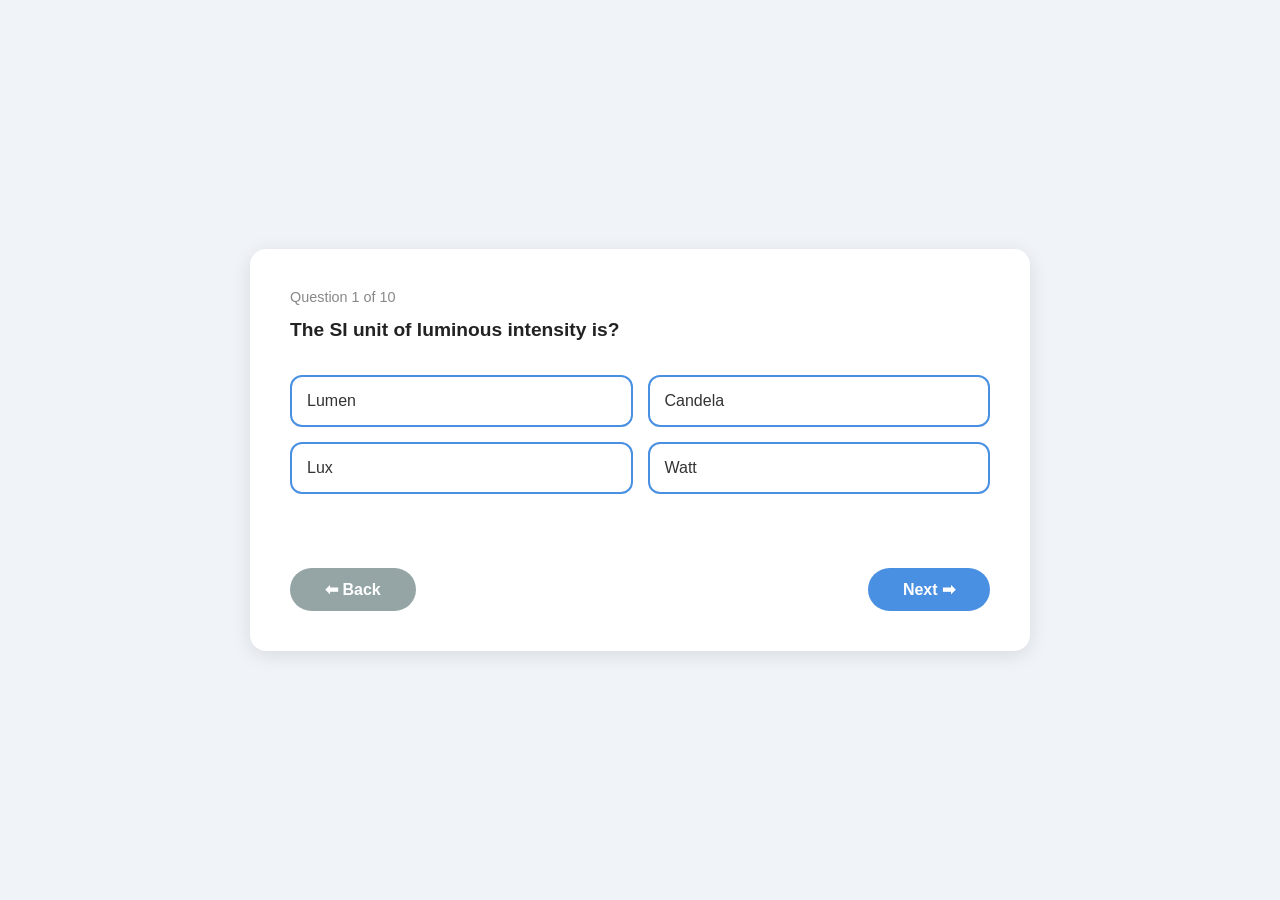
==== jee_mains/units_measurements.html @ 4acfff7c "files added" ====
<!DOCTYPE html>
<html lang="en">
<head>
    <meta charset="UTF-8">
    <title>Units and Measurements - PYQ</title>
    <style>
        body {
            font-family: Arial, sans-serif;
            background-color: #f0f4f8;
            display: flex;
            justify-content: center;
            align-items: center;
            min-height: 100vh;
            margin: 0;
        }

        .quiz-box {
            background: white;
            border-radius: 16px;
            padding: 40px;
            max-width: 700px;
            width: 90%;
            box-shadow: 0 4px 20px rgba(0,0,0,0.1);
        }

        .question-number {
            font-size: 0.9rem;
            color: #888;
            margin-bottom: 10px;
        }

        .question {
            font-size: 1.2rem;
            font-weight: bold;
            color: #222;
            margin-bottom: 30px;
            line-height: 1.6;
        }

        .options {
            display: grid;
            grid-template-columns: 1fr 1fr;
            gap: 15px;
            margin-bottom: 30px;
        }

        .option-btn {
            padding: 15px;
            font-size: 1rem;
            border: 2px solid #4a90e2;
            background: white;
            color: #333;
            border-radius: 12px;
            cursor: pointer;
            transition: 0.3s;
            text-align: left;
        }

        .option-btn:hover {
            background-color: #eaf1fb;
        }

        .option-btn.correct {
            background-color: #27ae60;
            color: white;
            border-color: #27ae60;
        }

        .option-btn.wrong {
            background-color: #e74c3c;
            color: white;
            border-color: #e74c3c;
        }

        .result {
            font-size: 1rem;
            font-weight: bold;
            margin-bottom: 20px;
            min-height: 24px;
        }

        .result.correct { color: #27ae60; }
        .result.wrong { color: #e74c3c; }

        .nav-btns {
            display: flex;
            justify-content: space-between;
        }

        .nav-btn {
            padding: 12px 35px;
            font-size: 1rem;
            font-weight: bold;
            border: none;
            border-radius: 25px;
            cursor: pointer;
            transition: 0.3s;
        }

        .back-btn {
            background-color: #95a5a6;
            color: white;
        }

        .back-btn:hover { background-color: #7f8c8d; }

        .next-btn {
            background-color: #4a90e2;
            color: white;
        }

        .next-btn:hover { background-color: #2c6fba; }
    </style>
</head>
<body>

<div class="quiz-box">
    <div class="question-number" id="qNumber"></div>
    <div class="question" id="question"></div>
    <div class="options" id="options"></div>
    <div class="result" id="result"></div>
    <div class="nav-btns">
        <button class="nav-btn back-btn" onclick="navigate(-1)">⬅ Back</button>
        <button class="nav-btn next-btn" onclick="navigate(1)">Next ➡</button>
    </div>
</div>

<script>
    const STORAGE_KEY = "units_measurements_answers";

    const questions = [
        {
            q: "The SI unit of luminous intensity is?",
            options: ["Lumen", "Candela", "Lux", "Watt"],
            answer: 1
        },
        {
            q: "Which of the following is a dimensionless quantity?",
            options: ["Force", "Strain", "Velocity", "Pressure"],
            answer: 1
        },
        {
            q: "1 Angstrom is equal to?",
            options: ["10⁻⁶ m", "10⁻⁹ m", "10⁻¹⁰ m", "10⁻¹² m"],
            answer: 2
        },
        {
            q: "The dimensional formula of power is?",
            options: ["[ML²T⁻²]", "[ML²T⁻³]", "[MLT⁻²]", "[ML³T⁻³]"],
            answer: 1
        },
        {
            q: "Which of the following pairs have the same dimensions?",
            options: ["Work and Power", "Torque and Energy", "Force and Momentum", "Impulse and Pressure"],
            answer: 1
        },
        {
            q: "The number of significant figures in 0.00340 is?",
            options: ["5", "6", "3", "2"],
            answer: 2
        },
        {
            q: "Which instrument has the least count of 0.001 mm?",
            options: ["Screw Gauge", "Vernier Caliper", "Meter Scale", "Micrometer"],
            answer: 3
        },
        {
            q: "The dimensional formula of gravitational constant G is?",
            options: ["[M⁻¹L³T⁻²]", "[ML³T⁻²]", "[M⁻¹L²T⁻²]", "[ML²T⁻²]"],
            answer: 0
        },
        {
            q: "Light year is a unit of?",
            options: ["Time", "Speed", "Distance", "Energy"],
            answer: 2
        },
        {
            q: "Which of the following is NOT a fundamental unit in SI system?",
            options: ["Kelvin", "Mole", "Newton", "Candela"],
            answer: 2
        }
    ];

    let current = 0;

    // localStorage se answers load karo
    let userAnswers = JSON.parse(localStorage.getItem(STORAGE_KEY)) || new Array(questions.length).fill(null);

    function saveAnswers() {
        localStorage.setItem(STORAGE_KEY, JSON.stringify(userAnswers));
    }

    function loadQuestion() {
        const q = questions[current];
        document.getElementById('qNumber').textContent = `Question ${current + 1} of ${questions.length}`;
        document.getElementById('question').textContent = q.q;
        document.getElementById('result').textContent = '';
        document.getElementById('result').className = 'result';

        const optionsDiv = document.getElementById('options');
        optionsDiv.innerHTML = '';

        q.options.forEach((opt, i) => {
            const btn = document.createElement('button');
            btn.className = 'option-btn';
            btn.textContent = opt;
            btn.onclick = () => checkAnswer(i);
            optionsDiv.appendChild(btn);
        });

        // agar pehle answer diya tha toh restore karo
        if (userAnswers[current] !== null) {
            const saved = userAnswers[current];
            const buttons = document.querySelectorAll('.option-btn');
            buttons.forEach(btn => btn.disabled = true);

            if (saved === q.answer) {
                buttons[saved].classList.add('correct');
                document.getElementById('result').textContent = '✅ Correct Answer!';
                document.getElementById('result').className = 'result correct';
            } else {
                buttons[saved].classList.add('wrong');
                buttons[q.answer].classList.add('correct');
                document.getElementById('result').textContent = '❌ Wrong Answer!';
                document.getElementById('result').className = 'result wrong';
            }
        }
    }

    function checkAnswer(selected) {
        if (userAnswers[current] !== null) return;

        const q = questions[current];
        userAnswers[current] = selected;
        saveAnswers(); // localStorage mein save karo

        const buttons = document.querySelectorAll('.option-btn');
        buttons.forEach(btn => btn.disabled = true);

        if (selected === q.answer) {
            buttons[selected].classList.add('correct');
            document.getElementById('result').textContent = '✅ Correct Answer!';
            document.getElementById('result').className = 'result correct';
        } else {
            buttons[selected].classList.add('wrong');
            buttons[q.answer].classList.add('correct');
            document.getElementById('result').textContent = '❌ Wrong Answer!';
            document.getElementById('result').className = 'result wrong';
        }
    }

    function navigate(dir) {
        current += dir;
        if (current < 0) current = 0;
        if (current >= questions.length) current = questions.length - 1;
        loadQuestion();
    }

    loadQuestion();
</script>

</body>
</html>
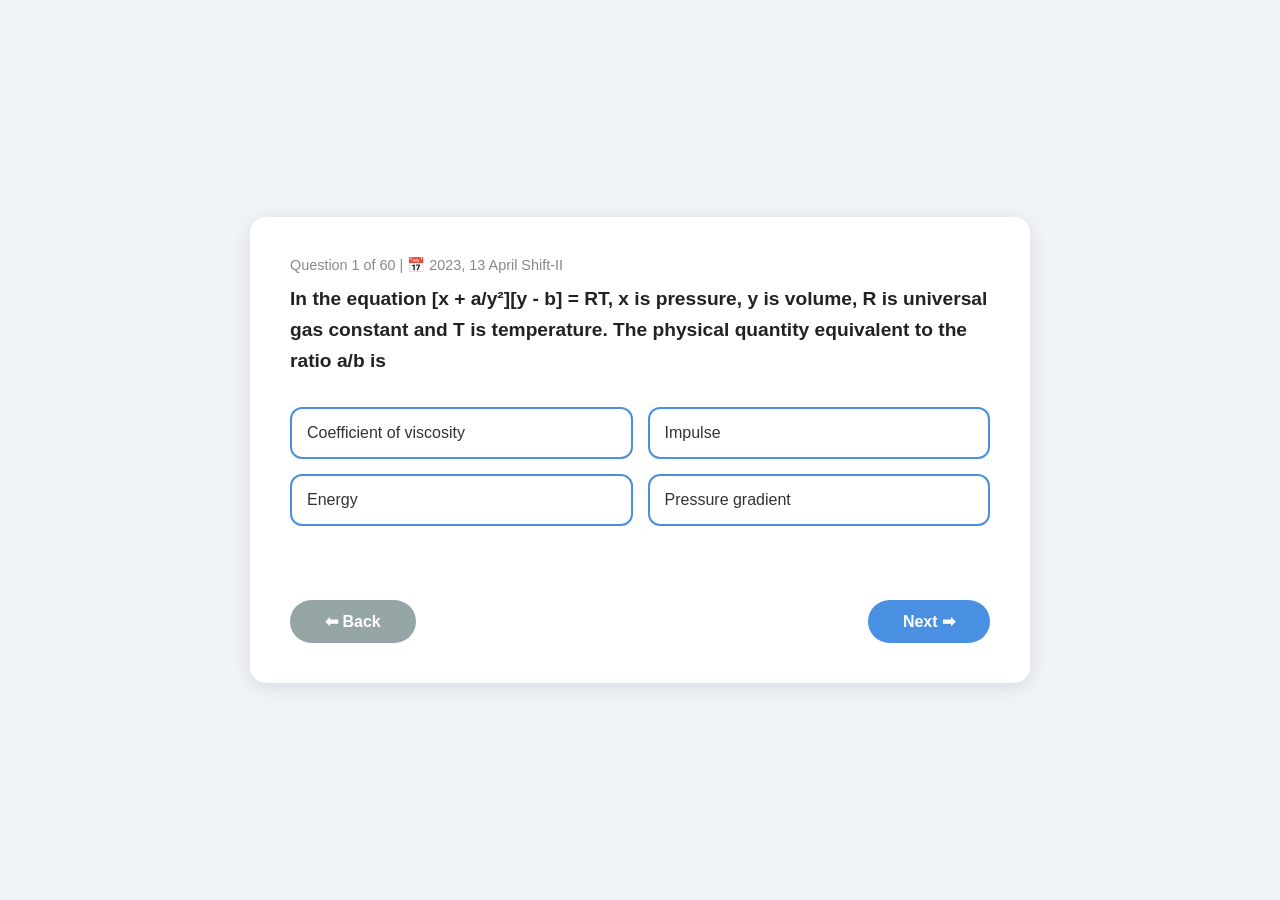
==== commit 5615be4b: "files added" ====
--- a/jee_mains/units_measurements.html
+++ b/jee_mains/units_measurements.html
@@ -82,6 +82,19 @@
         .result.correct { color: #27ae60; }
         .result.wrong { color: #e74c3c; }
 
+        /* ✅ NAYA: Explanation box */
+        .explanation {
+            background: #f0f7ff;
+            border-left: 4px solid #4a90e2;
+            padding: 12px 16px;
+            border-radius: 8px;
+            font-size: 0.9rem;
+            color: #333;
+            margin-bottom: 20px;
+            line-height: 1.6;
+            display: none;
+        }
+
         .nav-btns {
             display: flex;
             justify-content: space-between;
@@ -115,10 +128,11 @@
 <body>
 
 <div class="quiz-box">
-    <div class="question-number" id="qNumber"></div>
+    <div class="question-number" id="qNumber">Loading...</div>
     <div class="question" id="question"></div>
     <div class="options" id="options"></div>
     <div class="result" id="result"></div>
+    <div class="explanation" id="explanation"></div>
     <div class="nav-btns">
         <button class="nav-btn back-btn" onclick="navigate(-1)">⬅ Back</button>
         <button class="nav-btn next-btn" onclick="navigate(1)">Next ➡</button>
@@ -128,74 +142,51 @@
 <script>
     const STORAGE_KEY = "units_measurements_answers";
 
-    const questions = [
-        {
-            q: "The SI unit of luminous intensity is?",
-            options: ["Lumen", "Candela", "Lux", "Watt"],
-            answer: 1
-        },
-        {
-            q: "Which of the following is a dimensionless quantity?",
-            options: ["Force", "Strain", "Velocity", "Pressure"],
-            answer: 1
-        },
-        {
-            q: "1 Angstrom is equal to?",
-            options: ["10⁻⁶ m", "10⁻⁹ m", "10⁻¹⁰ m", "10⁻¹² m"],
-            answer: 2
-        },
-        {
-            q: "The dimensional formula of power is?",
-            options: ["[ML²T⁻²]", "[ML²T⁻³]", "[MLT⁻²]", "[ML³T⁻³]"],
-            answer: 1
-        },
-        {
-            q: "Which of the following pairs have the same dimensions?",
-            options: ["Work and Power", "Torque and Energy", "Force and Momentum", "Impulse and Pressure"],
-            answer: 1
-        },
-        {
-            q: "The number of significant figures in 0.00340 is?",
-            options: ["5", "6", "3", "2"],
-            answer: 2
-        },
-        {
-            q: "Which instrument has the least count of 0.001 mm?",
-            options: ["Screw Gauge", "Vernier Caliper", "Meter Scale", "Micrometer"],
-            answer: 3
-        },
-        {
-            q: "The dimensional formula of gravitational constant G is?",
-            options: ["[M⁻¹L³T⁻²]", "[ML³T⁻²]", "[M⁻¹L²T⁻²]", "[ML²T⁻²]"],
-            answer: 0
-        },
-        {
-            q: "Light year is a unit of?",
-            options: ["Time", "Speed", "Distance", "Energy"],
-            answer: 2
-        },
-        {
-            q: "Which of the following is NOT a fundamental unit in SI system?",
-            options: ["Kelvin", "Mole", "Newton", "Candela"],
-            answer: 2
-        }
-    ];
-
+    // ✅ CHANGE 1: questions array ab khaali hai — JSON se bharega
+    let questions = [];
     let current = 0;
-
-    // localStorage se answers load karo
-    let userAnswers = JSON.parse(localStorage.getItem(STORAGE_KEY)) || new Array(questions.length).fill(null);
+    let userAnswers = [];
+
+    // ✅ CHANGE 2: JSON file se questions load karo
+    async function loadQuestions() {
+        try {
+            const response = await fetch('data/units_measurements.json');
+            questions = await response.json();
+
+            // localStorage se purane answers lo, nahi toh naye banao
+            const saved = localStorage.getItem(STORAGE_KEY);
+            if (saved) {
+                userAnswers = JSON.parse(saved);
+            } else {
+                userAnswers = new Array(questions.length).fill(null);
+            }
+
+            loadQuestion(); // questions aane ke baad pehla question dikhao
+
+        } catch (error) {
+            document.getElementById('qNumber').textContent = '❌ Error!';
+            document.getElementById('question').textContent =
+                'Questions load nahi hue. "data" folder aur JSON file check karo.';
+        }
+    }
 
     function saveAnswers() {
         localStorage.setItem(STORAGE_KEY, JSON.stringify(userAnswers));
     }
 
+    // ✅ CHANGE 3: q.q ki jagah q.question likha (JSON format ke hisaab se)
     function loadQuestion() {
         const q = questions[current];
-        document.getElementById('qNumber').textContent = `Question ${current + 1} of ${questions.length}`;
-        document.getElementById('question').textContent = q.q;
+        if (!q) return;
+
+        document.getElementById('qNumber').textContent =
+            `Question ${current + 1} of ${questions.length}` +
+            (q.year ? `  |  📅 ${q.year}` : '');
+
+        document.getElementById('question').textContent = q.question; // ← q.q se q.question
         document.getElementById('result').textContent = '';
         document.getElementById('result').className = 'result';
+        document.getElementById('explanation').style.display = 'none';
 
         const optionsDiv = document.getElementById('options');
         optionsDiv.innerHTML = '';
@@ -224,6 +215,12 @@
                 document.getElementById('result').textContent = '❌ Wrong Answer!';
                 document.getElementById('result').className = 'result wrong';
             }
+
+            // explanation bhi dikhao
+            if (q.explanation) {
+                document.getElementById('explanation').textContent = '💡 ' + q.explanation;
+                document.getElementById('explanation').style.display = 'block';
+            }
         }
     }
 
@@ -232,7 +229,7 @@
 
         const q = questions[current];
         userAnswers[current] = selected;
-        saveAnswers(); // localStorage mein save karo
+        saveAnswers();
 
         const buttons = document.querySelectorAll('.option-btn');
         buttons.forEach(btn => btn.disabled = true);
@@ -247,6 +244,12 @@
             document.getElementById('result').textContent = '❌ Wrong Answer!';
             document.getElementById('result').className = 'result wrong';
         }
+
+        // ✅ Explanation dikhao
+        if (q.explanation) {
+            document.getElementById('explanation').textContent = '💡 ' + q.explanation;
+            document.getElementById('explanation').style.display = 'block';
+        }
     }
 
     function navigate(dir) {
@@ -256,8 +259,9 @@
         loadQuestion();
     }
 
-    loadQuestion();
+    // ✅ CHANGE 4: loadQuestion() ki jagah loadQuestions() — JSON fetch shuru karega
+    loadQuestions();
 </script>
 
 </body>
-</html>+</html>
